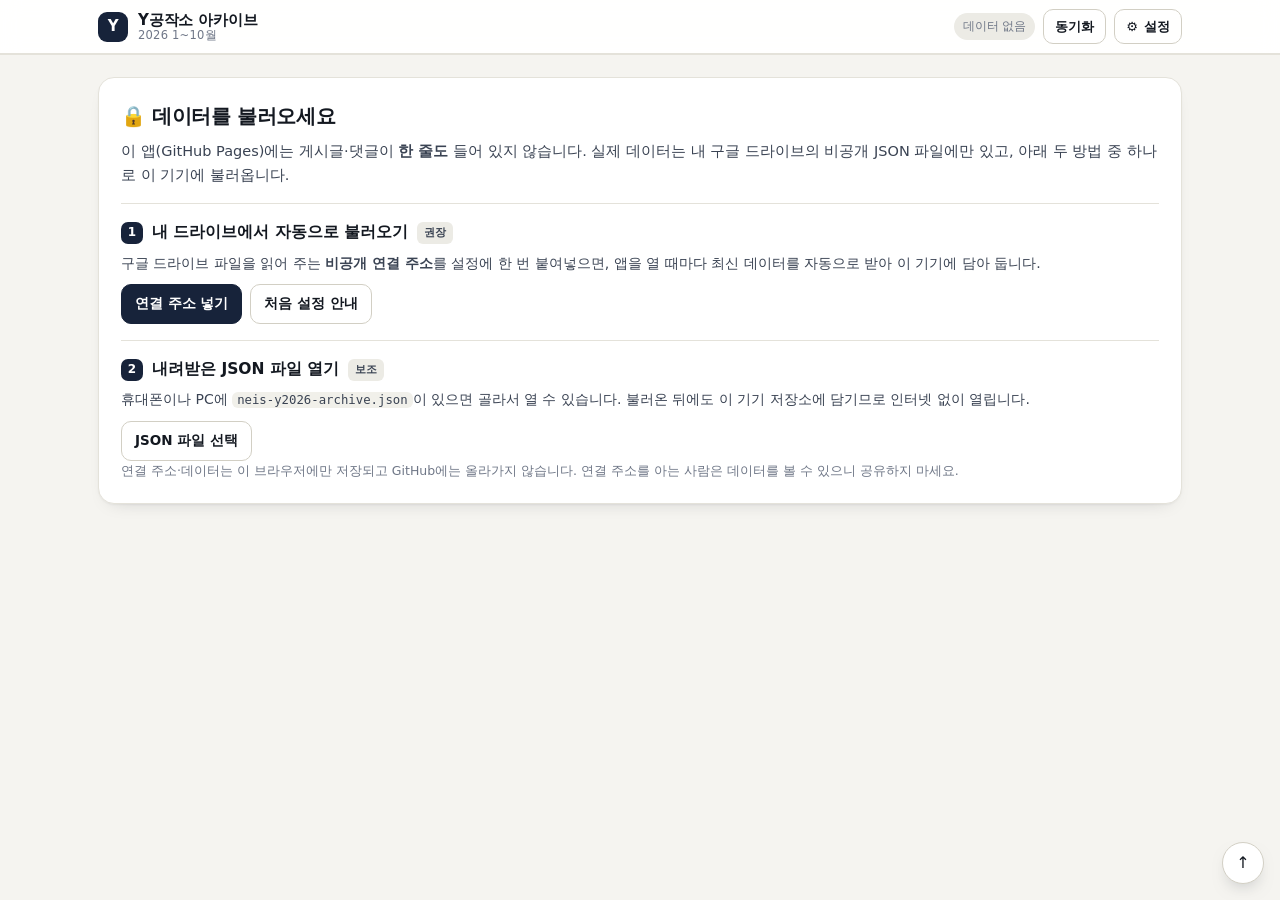
==== index.html @ d5f1d461 "CSS/JS 주소에 버전 부여 — 옛 캐시가 섞이는 문제 차단" ====
<!DOCTYPE html>
<html lang="ko">
<head>
<meta charset="utf-8">
<meta name="viewport" content="width=device-width,initial-scale=1,viewport-fit=cover">
<title>Y공작소 아카이브 · 2026 나이스 플레이북</title>
<meta name="theme-color" content="#ffffff">
<meta name="description" content="2026년 1~10월 Y공작소 본문·댓글을 교사 실무 플레이북으로 정리했습니다. 데이터는 내 비공개 구글 드라이브에서만 불러옵니다.">
<link rel="manifest" href="manifest.json">
<link rel="icon" href="icons/icon-192.png" sizes="192x192">
<link rel="apple-touch-icon" href="icons/icon-192.png">
<link rel="stylesheet" href="styles.css?v=6">
</head>
<body>

<header class="topbar">
  <div class="tb-in">
    <a class="brand" href="#" id="brandLink">
      <span class="logo" aria-hidden="true">Y</span>
      <span class="bt"><b>Y공작소 아카이브</b><em id="brandSub">2026 1~10월</em></span>
    </a>
    <div class="tb-right">
      <span class="state" id="stateTxt">데이터 없음</span>
      <button class="btn small" type="button" id="btnSync">동기화</button>
      <button class="btn small ghost" type="button" id="btnSet" aria-label="설정">⚙<span class="only-wide"> 설정</span></button>
    </div>
  </div>
</header>

<nav class="mstrip" id="mstrip" aria-label="월 선택"></nav>

<main class="wrap">

  <!-- 데이터가 없을 때 -->
  <section class="panel setup" id="setupPanel">
    <h2>🔒 데이터를 불러오세요</h2>
    <p class="lead">이 앱(GitHub Pages)에는 게시글·댓글이 <b>한 줄도</b> 들어 있지 않습니다. 실제 데이터는 내 구글 드라이브의 비공개 JSON 파일에만 있고, 아래 두 방법 중 하나로 이 기기에 불러옵니다.</p>
    <div class="way">
      <div class="wayhead"><span class="num">1</span><h3>내 드라이브에서 자동으로 불러오기</h3><span class="bdg">권장</span></div>
      <p>구글 드라이브 파일을 읽어 주는 <b>비공개 연결 주소</b>를 설정에 한 번 붙여넣으면, 앱을 열 때마다 최신 데이터를 자동으로 받아 이 기기에 담아 둡니다.</p>
      <div class="waybtns">
        <button class="btn primary" type="button" id="btnSetupConnect">연결 주소 넣기</button>
        <a class="btn" id="guideLink" href="https://github.com/wjoehasa-eng/neis-archive/blob/main/apps-script/SETUP.md" target="_blank" rel="noopener">처음 설정 안내</a>
      </div>
    </div>
    <div class="way">
      <div class="wayhead"><span class="num">2</span><h3>내려받은 JSON 파일 열기</h3><span class="bdg">보조</span></div>
      <p>휴대폰이나 PC에 <code>neis-y2026-archive.json</code>이 있으면 골라서 열 수 있습니다. 불러온 뒤에도 이 기기 저장소에 담기므로 인터넷 없이 열립니다.</p>
      <div class="waybtns"><button class="btn" type="button" id="btnSetupFile">JSON 파일 선택</button></div>
    </div>
    <p class="mini">연결 주소·데이터는 이 브라우저에만 저장되고 GitHub에는 올라가지 않습니다. 연결 주소를 아는 사람은 데이터를 볼 수 있으니 공유하지 마세요.</p>
  </section>

  <div id="content" hidden>

    <!-- 이달의 흐름 + 지뢰 -->
    <section class="pb" id="playbook" aria-live="polite"></section>

    <!-- 검색 · 필터 -->
    <section class="deckbar" id="deckbar">
      <div class="searchrow">
        <span class="sic" aria-hidden="true">⌕</span>
        <input type="search" id="q" placeholder="검색 — 반변경, 학기말종합의견, 주소연계, 정정대장…" autocomplete="off" aria-label="검색">
        <button class="qclear" type="button" id="btnClearQ" hidden aria-label="검색 지우기">✕</button>
      </div>
      <div class="chips" id="chips" role="group" aria-label="필터"></div>
      <div class="deckfoot">
        <span class="count" id="countTxt"></span>
        <label class="sortwrap">정렬
          <select id="sortSel">
            <option value="sev">중요도순</option>
            <option value="cmt">댓글 많은 순</option>
            <option value="new">최신순</option>
          </select>
        </label>
      </div>
    </section>

    <div id="cards" class="cards"></div>
    <section id="searchPanel" hidden></section>

    <!-- 그 달 전체 글 -->
    <section class="foldbox" id="rowsBox"></section>

    <!-- 주제별 정리 -->
    <section class="foldbox" id="topicsBox"></section>

    <footer class="ftr" id="ftr"></footer>
  </div>
</main>

<button class="top" type="button" id="btnTop" aria-label="맨 위로">↑</button>
<div class="toast" id="toast" hidden></div>
<input type="file" id="fileIn" accept=".json,application/json" hidden>

<!-- 설정 -->
<dialog id="dlg">
  <form method="dialog" class="dlgbody">
    <div class="dlghead">
      <h2>⚙ 설정</h2>
      <button class="xbtn" type="button" id="dlgClose" aria-label="닫기">✕</button>
    </div>

    <label class="fld">
      <span class="flabel">비공개 연결 주소</span>
      <input type="url" id="fldUrl" placeholder="https://script.google.com/macros/s/…/exec" autocomplete="off" spellcheck="false">
      <span class="fhint">구글 드라이브 파일을 읽어 주는 Apps Script 웹앱 주소입니다. 이 기기에만 저장됩니다.</span>
    </label>

    <label class="fld">
      <span class="flabel">접근 키 <em>(선택 · 연결 쪽에서 키를 켠 경우에만)</em></span>
      <input type="text" id="fldKey" placeholder="ACCESS_KEY 와 같은 값" autocomplete="off" spellcheck="false">
    </label>

    <div class="dlgrow">
      <button class="btn primary" type="button" id="dlgSave">저장하고 동기화</button>
      <button class="btn" type="button" id="dlgTest">연결 테스트</button>
      <button class="btn" type="button" id="dlgFile">JSON 파일 열기</button>
    </div>

    <div class="dlginfo" id="dlgInfo"></div>

    <details class="dlghelp">
      <summary>처음 설정하기 (4단계)</summary>
      <ol>
        <li><a href="https://script.new" target="_blank" rel="noopener">script.new</a>를 열어 새 Apps Script를 만듭니다.</li>
        <li>이 저장소의 <b>apps-script/Code.gs</b> 내용을 전부 붙여넣고 저장합니다.</li>
        <li><b>배포 → 새 배포 → 웹앱</b> · 실행: <b>나</b> · 액세스: <b>모든 사용자</b> 로 배포하고 <b>웹앱 URL</b>을 복사합니다.</li>
        <li>위 <b>비공개 연결 주소</b>에 그 URL을 붙여넣고 <b>저장하고 동기화</b>를 누릅니다.</li>
      </ol>
      <p class="mini">데이터 파일은 내 드라이브에 비공개로 두고, 스크립트가 나(소유자) 권한으로 읽어 전달합니다. 공유 권한은 추가하지 않습니다.</p>
    </details>

    <div class="dlgfoot">
      <span class="mini" id="dlgWhere"></span>
      <button class="btn danger" type="button" id="dlgWipe">이 기기의 데이터 지우기</button>
    </div>
  </form>
</dialog>

<script src="app.js?v=6"></script>
<script>
/* 새 껍데기를 받는 중(옛 app.js가 돌고 있는 짧은 순간)이면 안내만 띄운다. 데이터와는 무관. */
setTimeout(function () {
  if (window.__naVersion) return;
  var d = document.createElement('div');
  d.setAttribute('style', 'position:fixed;left:12px;right:12px;bottom:12px;z-index:99;background:#131820;color:#fff;padding:12px 14px;border-radius:12px;font:14px/1.5 -apple-system,"Apple SD Gothic Neo",sans-serif;box-shadow:0 12px 30px -12px rgba(0,0,0,.5)');
  d.innerHTML = '앱 파일을 새로 받는 중입니다. <b>새로고침</b>을 한 번 눌러 주세요.';
  var b = document.createElement('button');
  b.textContent = '새로고침';
  b.setAttribute('style', 'margin-left:10px;background:#fff;color:#131820;border:0;border-radius:8px;padding:6px 12px;font-weight:700;cursor:pointer');
  b.onclick = function () { location.reload(); };
  d.appendChild(b);
  document.body.appendChild(d);
}, 2000);
</script>
</body>
</html>
---- styles.css ----
/* ─────────────────────────────────────────────────────────────
   Y공작소 아카이브 · 2026 나이스 플레이북
   목표: 3초 안에 "이달의 흐름 → 경중별 핵심 결론"이 들어오게.
   ───────────────────────────────────────────────────────────── */
:root{
  --bg:#f5f4f0;
  --bg-2:#ecebe5;
  --card:#ffffff;
  --ink:#131820;
  --ink-2:#3a4353;
  --muted:#6f7787;
  --line:#e4e2da;
  --line-2:#d2cfc4;
  --brand:#17233a;
  --accent:#2f6fed;

  --crit:#d92d20; --crit-bg:#fef4f2; --crit-line:#f3c0ba;
  --warn:#b96305; --warn-bg:#fff8e9; --warn-line:#f1d79c;
  --tip:#067a53; --tip-bg:#eefaf4; --tip-line:#b6e3ce;

  --r:16px;
  --shadow:0 1px 2px rgba(20,26,38,.04), 0 8px 20px -14px rgba(20,26,38,.28);
  --font:-apple-system,BlinkMacSystemFont,"Apple SD Gothic Neo","Pretendard","Malgun Gothic","Noto Sans KR",system-ui,sans-serif;
}

*,*::before,*::after{box-sizing:border-box}
[hidden]{display:none!important}
html{-webkit-text-size-adjust:100%;scroll-behavior:smooth}
body{
  margin:0;background:var(--bg);color:var(--ink);
  font-family:var(--font);font-size:16px;line-height:1.62;
  -webkit-font-smoothing:antialiased;text-rendering:optimizeLegibility;
}
h1,h2,h3,h4,p,ul,ol,figure{margin:0}
button{font:inherit;color:inherit}
a{color:inherit}
code{font-family:ui-monospace,SFMono-Regular,Menlo,monospace;font-size:.88em;background:#f1f0ea;padding:1px 5px;border-radius:6px}
.wrap{max-width:1120px;margin:0 auto;padding:0 18px}

/* ── 상단 바 ─────────────────────────────────────────────── */
.topbar{
  position:sticky;top:0;z-index:40;background:rgba(255,255,255,.94);
  backdrop-filter:saturate(1.2) blur(10px);border-bottom:1px solid var(--line);
}
.tb-in{max-width:1120px;margin:0 auto;padding:9px 18px;display:flex;align-items:center;gap:12px}
.brand{display:flex;align-items:center;gap:10px;text-decoration:none;min-width:0}
.logo{
  width:30px;height:30px;border-radius:9px;background:var(--brand);color:#fff;
  display:grid;place-items:center;font-weight:800;font-size:15px;letter-spacing:-.02em;flex:none;
}
.bt{display:flex;flex-direction:column;min-width:0;line-height:1.2}
.bt b{font-size:15px;font-weight:800;letter-spacing:-.01em;white-space:nowrap}
.bt em{font-style:normal;font-size:11.5px;color:var(--muted);letter-spacing:.02em}
.tb-right{margin-left:auto;display:flex;align-items:center;gap:8px;min-width:0}
.state{
  font-size:11.5px;color:var(--muted);white-space:nowrap;overflow:hidden;text-overflow:ellipsis;
  max-width:38vw;padding:4px 9px;border-radius:999px;background:var(--bg-2);
}
.state.ok{background:var(--tip-bg);color:#06674a}
.state.err{background:var(--crit-bg);color:#a8241a}
.only-wide{display:none}
@media(min-width:560px){.only-wide{display:inline}}

/* ── 월 스트립 ───────────────────────────────────────────── */
.mstrip{
  position:sticky;top:var(--tb-h,49px);z-index:35;background:var(--bg);
  border-bottom:1px solid var(--line);
}
.mstrip-in{
  max-width:1120px;margin:0 auto;padding:8px 18px;display:flex;gap:6px;
  overflow-x:auto;scrollbar-width:none;-webkit-overflow-scrolling:touch;
}
.mstrip-in::-webkit-scrollbar{display:none}
.mbtn{
  flex:none;border:1.5px solid transparent;background:transparent;border-radius:11px;
  padding:7px 12px;cursor:pointer;text-align:center;line-height:1.15;color:var(--ink-2);
  display:flex;flex-direction:column;gap:1px;min-width:52px;
}
.mbtn b{font-size:14.5px;font-weight:750;letter-spacing:-.01em}
.mbtn span{font-size:10.5px;color:var(--muted);font-variant-numeric:tabular-nums}
.mbtn:hover{background:#fff;border-color:var(--line)}
.mbtn.on{background:var(--brand);border-color:var(--brand);color:#fff}
.mbtn.on span{color:rgba(255,255,255,.72)}
.mbtn.all{min-width:64px}
.mbtn.all b{font-size:13.5px}

/* ── 공통 버튼 ───────────────────────────────────────────── */
.btn{
  display:inline-flex;align-items:center;justify-content:center;gap:6px;
  border:1.5px solid var(--line-2);background:#fff;color:var(--ink);
  border-radius:10px;padding:8px 13px;font-size:13.5px;font-weight:650;cursor:pointer;
  text-decoration:none;white-space:nowrap;transition:background .15s,border-color .15s;
}
.btn:hover{background:#fbfaf7;border-color:#bdb9ad}
.btn.small{padding:6px 11px;font-size:13px}
.btn.ghost{background:transparent}
.btn.primary{background:var(--brand);border-color:var(--brand);color:#fff}
.btn.primary:hover{background:#22304c}
.btn.danger{color:#a8241a;border-color:#ecc7c2}
.btn:disabled{opacity:.55;cursor:default}

/* ── 데이터 없음 / 설정 ──────────────────────────────────── */
.panel{background:var(--card);border:1.5px solid var(--line);border-radius:var(--r);padding:22px;box-shadow:var(--shadow)}
.setup{margin:22px 0}
.setup h2{font-size:20px;letter-spacing:-.02em;margin-bottom:8px}
.lead{color:var(--ink-2);font-size:14.5px}
.way{border-top:1px solid var(--line);margin-top:16px;padding-top:16px}
.wayhead{display:flex;align-items:center;gap:9px;margin-bottom:6px}
.wayhead h3{font-size:15.5px}
.wayhead .num{
  width:22px;height:22px;border-radius:7px;background:var(--brand);color:#fff;
  display:grid;place-items:center;font-size:12px;font-weight:800;flex:none;
}
.way p{font-size:14px;color:var(--ink-2)}
.waybtns{display:flex;gap:8px;flex-wrap:wrap;margin-top:10px}
.bdg{font-size:11px;font-weight:750;padding:2px 7px;border-radius:6px;background:var(--bg-2);color:var(--ink-2)}
.mini{font-size:12.5px;color:var(--muted)}

/* ── 이달의 흐름 ─────────────────────────────────────────── */
.pb{margin:20px 0 8px;background:var(--card);border:1.5px solid var(--line);border-radius:20px;box-shadow:var(--shadow);overflow:hidden}
.pb-head{padding:22px 24px 6px}
.pb-kick{display:inline-flex;align-items:center;gap:7px;font-size:12px;font-weight:800;letter-spacing:.08em;color:var(--accent);text-transform:uppercase}
.pb-kick::before{content:"";width:18px;height:2px;background:var(--accent);border-radius:2px}
.pb-head h1{font-size:26px;line-height:1.28;letter-spacing:-.035em;margin:8px 0 8px;font-weight:800}
.pb-head h1 small{display:block;font-size:13px;font-weight:700;color:var(--muted);letter-spacing:0;margin-bottom:4px}
.pb-sum{font-size:14.5px;color:var(--ink-2);max-width:76ch}

/* 흐름 단계 */
.flow{list-style:none;padding:18px 24px 6px;display:grid;gap:12px;grid-template-columns:1fr}
@media(min-width:880px){.flow{grid-template-columns:repeat(auto-fit,minmax(190px,1fr));gap:10px}}
.step{position:relative;padding:0 0 0 0}
.step-top{display:flex;align-items:center;gap:8px;margin-bottom:8px}
.step-no{
  width:26px;height:26px;border-radius:9px;background:#eef2fd;color:#1d4ed8;
  display:grid;place-items:center;font-size:13px;font-weight:850;flex:none;
}
.step-line{flex:1;height:2px;background:linear-gradient(90deg,#dfe5f5,transparent);border-radius:2px}
.step h3{font-size:15px;line-height:1.4;letter-spacing:-.015em;margin-bottom:4px}
.step p{font-size:13px;line-height:1.55;color:var(--ink-2)}
.step-cards{display:flex;flex-wrap:wrap;gap:5px;margin-top:9px}
.mini-chip{
  border:1px solid var(--line);background:#fbfaf6;border-radius:8px;
  padding:3px 8px;font-size:11.5px;color:var(--ink-2);cursor:pointer;
  max-width:100%;overflow:hidden;text-overflow:ellipsis;white-space:nowrap;
}
.mini-chip:hover{border-color:#b9c6e4;background:#f2f6ff;color:#1d4ed8}

/* 지뢰 */
.mines{margin:16px 24px 22px;border:1.5px solid var(--crit-line);background:var(--crit-bg);border-radius:14px;padding:14px 16px}
.mines-h{display:flex;align-items:flex-start;gap:9px;margin-bottom:8px}
.mines-ic{font-size:16px;line-height:1.4}
.mines-h b{display:block;font-size:15px;letter-spacing:-.01em;color:#8f1d14}
.mines-h em{display:block;font-style:normal;font-size:12px;color:#a5524a}
.mines ul{list-style:none;display:grid;gap:6px;margin-top:8px}
.mines li{
  display:grid;grid-template-columns:14px 1fr auto;gap:8px;align-items:baseline;
  font-size:13.5px;line-height:1.5;color:#5c1a13;padding:6px 0;border-top:1px dashed #f0cfca;
}
.mines li:first-child{border-top:none;padding-top:2px}
.mines li::before{content:"!";color:#fff;background:#d05545;width:14px;height:14px;border-radius:50%;font-weight:900;font-size:10px;text-align:center;line-height:14px;margin-top:3px}
.mines li b{font-weight:750}
.mines li span{color:#7a3b34;display:block;font-weight:400;font-size:12.5px}
.mines .mini-chip{background:#fff;border-color:var(--crit-line);color:#8f1d14;font-size:11px;white-space:nowrap}
.mines .mini-chip:hover{background:#fff5f3;border-color:#e39b92}

/* 연간 흐름 */
.yearflow{list-style:none;padding:16px 24px 8px;display:grid;gap:10px;grid-template-columns:1fr}
.yearflow li{display:flex}
.yearflow .ym{width:100%}
@media(min-width:760px){.yearflow{grid-template-columns:repeat(2,1fr)}}
@media(min-width:1080px){.yearflow{grid-template-columns:repeat(5,1fr)}}
.ym{
  text-align:left;border:1.5px solid var(--line);background:#fff;border-radius:14px;
  padding:12px 13px;cursor:pointer;display:flex;flex-direction:column;gap:3px;
  transition:border-color .15s,box-shadow .15s,transform .15s;
}
.ym:hover{border-color:#b9c6e4;box-shadow:0 6px 18px -12px rgba(28,43,69,.5);transform:translateY(-1px)}
.ym b{font-size:13px;font-weight:800;color:var(--accent);letter-spacing:.02em}
.ym .yt{font-size:14px;font-weight:750;line-height:1.35;letter-spacing:-.015em;color:var(--ink)}
.ym .yd{font-size:12px;color:var(--muted);line-height:1.45;display:-webkit-box;-webkit-line-clamp:2;-webkit-box-orient:vertical;overflow:hidden}
.ym .yb{margin-top:6px;display:flex;gap:5px;flex-wrap:wrap}
.ym .ytag{font-size:10.5px;font-weight:750;padding:2px 6px;border-radius:5px;background:var(--bg-2);color:var(--ink-2)}

/* ── 검색·필터 바 ────────────────────────────────────────── */
.deckbar{margin:22px 0 14px;display:grid;gap:10px}
.searchrow{position:relative;display:flex;align-items:center}
.sic{position:absolute;left:14px;font-size:18px;color:var(--muted);line-height:1}
#q{
  width:100%;padding:13px 42px 13px 40px;border:1.5px solid var(--line-2);border-radius:13px;
  background:#fff;font-size:15px;box-shadow:var(--shadow);
}
#q::placeholder{color:#9aa0ac}
#q:focus{outline:none;border-color:var(--accent);box-shadow:0 0 0 4px rgba(47,111,237,.12)}
.qclear{
  position:absolute;right:10px;width:26px;height:26px;border-radius:50%;border:none;
  background:var(--bg-2);color:var(--ink-2);cursor:pointer;line-height:1;font-size:12px;
}
.chips{display:flex;gap:6px;flex-wrap:wrap;align-items:center}
.chip{
  border:1.5px solid var(--line);background:#fff;border-radius:999px;
  padding:6px 12px;font-size:13px;font-weight:650;cursor:pointer;color:var(--ink-2);
  display:inline-flex;align-items:center;gap:5px;white-space:nowrap;
}
.chip:hover{border-color:#bdb9ad}
.chip.on{background:var(--brand);border-color:var(--brand);color:#fff}
.chip.on .n{color:rgba(255,255,255,.7)}
.chip .n{font-size:11.5px;color:var(--muted);font-variant-numeric:tabular-nums}
.chip.c-crit.on{background:var(--crit);border-color:var(--crit)}
.chip.c-warn.on{background:var(--warn);border-color:var(--warn)}
.chip.c-tip.on{background:var(--tip);border-color:var(--tip)}
.chip-sep{width:1px;height:20px;background:var(--line);margin:0 3px}
.deckfoot{display:flex;align-items:center;justify-content:space-between;gap:10px;flex-wrap:wrap}
.count{font-size:13px;color:var(--muted)}
.count b{color:var(--ink);font-weight:800}
.sortwrap{font-size:12.5px;color:var(--muted);display:flex;align-items:center;gap:6px}
.sortwrap select{
  border:1.5px solid var(--line);border-radius:9px;background:#fff;padding:5px 8px;
  font-size:12.5px;color:var(--ink);
}

/* ── 카드 ────────────────────────────────────────────────── */
.cards{display:grid;gap:12px;grid-template-columns:1fr}
@media(min-width:920px){.cards{grid-template-columns:repeat(2,1fr);gap:14px}}
.card{
  position:relative;background:var(--card);border:1.5px solid var(--line);border-left-width:4px;
  border-radius:var(--r);padding:16px 18px 14px;box-shadow:var(--shadow);
  display:flex;flex-direction:column;gap:9px;
}
.card.sev-critical{border-left-color:var(--crit)}
.card.sev-caution{border-left-color:#e09a25}
.card.sev-tip{border-left-color:var(--tip)}
.card.flash{animation:flash 1.6s ease}
@keyframes flash{0%,60%{box-shadow:0 0 0 4px rgba(47,111,237,.28),var(--shadow)}100%{box-shadow:var(--shadow)}}
.card.hide{display:none}

.ctags{display:flex;flex-wrap:wrap;gap:5px;align-items:center}
.sev{
  font-size:11.5px;font-weight:800;padding:3px 8px;border-radius:7px;letter-spacing:-.01em;
  display:inline-flex;align-items:center;gap:3px;
}
.sev.sev-critical{background:var(--crit-bg);color:#a8241a;border:1px solid var(--crit-line)}
.sev.sev-caution{background:var(--warn-bg);color:#8d4c02;border:1px solid var(--warn-line)}
.sev.sev-tip{background:var(--tip-bg);color:#056845;border:1px solid var(--tip-line)}
.tg{font-size:11px;font-weight:650;color:var(--ink-2);background:var(--bg-2);padding:3px 7px;border-radius:7px}
.tg.reg-g{background:#eef2fd;color:#1d4ed8}
.tg.reg-c{background:#f3f2ec;color:#5b6472}
.tg.topic{max-width:46%;overflow:hidden;text-overflow:ellipsis;white-space:nowrap;background:#f6f5ef}
.tg.ms{background:#fdf0f6;color:#a3225e}

.cq{font-size:14.5px;line-height:1.5;font-weight:700;letter-spacing:-.015em;color:#26303f}
.cq a{text-decoration:none}
.cq a:hover{text-decoration:underline;text-decoration-color:#b9c6e4;text-underline-offset:3px}

.one{
  font-size:16.5px;line-height:1.5;font-weight:750;letter-spacing:-.02em;color:#10203c;
  background:#f5f8ff;border:1px solid #dce5f8;border-radius:11px;padding:11px 13px;
  display:flex;gap:8px;align-items:flex-start;
}
.one::before{content:"결론";flex:none;font-size:10.5px;font-weight:800;letter-spacing:.02em;color:#2b5bd7;background:#e4ecfd;border-radius:5px;padding:2px 5px;margin-top:3px}
.card.sev-critical .one{background:#fff6f5;border-color:#f6d7d2;color:#40120e}
.card.sev-critical .one::before{content:"주의";color:#a8241a;background:#fbe1dd}
.card.sev-caution .one{background:#fffaf0;border-color:#f2e3c2;color:#3f2a06}
.card.sev-caution .one::before{content:"요점";color:#8d4c02;background:#f8ecd2}
.card.sev-tip .one{background:#f2fbf7;border-color:#d3efe2;color:#0c3d2d}
.card.sev-tip .one::before{content:"결론";color:#056845;background:#ddf3e8}

.ex{font-size:13px;line-height:1.55;color:#6a4a13;background:#fffdf6;border-left:3px solid #eccb8a;border-radius:0 8px 8px 0;padding:7px 10px}
.ex b{font-weight:800;color:#8d4c02;margin-right:4px;font-size:11.5px;letter-spacing:.02em}

.cmeta{display:flex;flex-wrap:wrap;gap:8px;align-items:center;font-size:11.5px;color:var(--muted);margin-top:auto}
.cmeta .dot{width:3px;height:3px;border-radius:50%;background:#c8c5ba}

.src{border-top:1px solid var(--line);padding-top:2px;margin-top:2px}
.src>summary{
  list-style:none;cursor:pointer;font-size:12.5px;font-weight:700;color:#1d4ed8;
  padding:6px 0;display:flex;align-items:center;gap:6px;
}
.src>summary::-webkit-details-marker{display:none}
.src>summary::after{content:"▾";font-size:10px;transition:transform .15s}
.src[open]>summary::after{transform:rotate(180deg)}
.src>summary:hover{text-decoration:underline;text-underline-offset:3px}
.srcbody{display:grid;gap:9px;padding:4px 0 4px;animation:fade .2s ease}
@keyframes fade{from{opacity:0;transform:translateY(-2px)}to{opacity:1;transform:none}}
.note{font-size:13px;line-height:1.6;color:var(--ink-2);background:#faf9f5;border:1px solid var(--line);border-radius:10px;padding:10px 12px}
.note b{display:block;font-size:11px;letter-spacing:.04em;color:var(--muted);margin-bottom:4px;font-weight:800}
.quote{font-size:13px;line-height:1.62;color:#22303f;border-left:3px solid #cfd8ea;padding:2px 0 2px 11px}
.quote .who{display:block;font-size:11px;color:var(--muted);font-weight:700;margin-bottom:2px}
.quote.ms{border-left-color:#e79ab8;background:#fff8fb;border-radius:0 8px 8px 0;padding-right:8px}
.quote.ms .who{color:#a3225e}
.srclink{font-size:12.5px;font-weight:700;color:#1d4ed8;text-decoration:none}
.srclink:hover{text-decoration:underline}
.qbody{font-size:12.5px;color:var(--muted);line-height:1.6;white-space:pre-wrap;max-height:9.5em;overflow:auto}

/* ── 검색 결과 목록 / 전체 글 ─────────────────────────────── */
.shead{display:flex;align-items:baseline;gap:8px;margin:26px 0 10px;flex-wrap:wrap}
.shead h2{font-size:18px;letter-spacing:-.02em}
.shead .n{font-size:12.5px;color:var(--muted)}

details.fold{background:var(--card);border:1.5px solid var(--line);border-radius:var(--r);box-shadow:var(--shadow);overflow:hidden;margin:22px 0}
details.fold>summary{
  list-style:none;cursor:pointer;padding:15px 18px;display:flex;align-items:center;gap:9px;flex-wrap:wrap;
}
details.fold>summary::-webkit-details-marker{display:none}
details.fold>summary h2{font-size:16px;letter-spacing:-.02em}
details.fold>summary .n{font-size:12.5px;color:var(--muted)}
details.fold>summary::after{content:"▾";margin-left:auto;font-size:12px;color:var(--muted);transition:transform .15s}
details.fold[open]>summary::after{transform:rotate(180deg)}
details.fold>summary:hover{background:#fbfaf7}
.foldbody{padding:0 14px 14px;border-top:1px solid var(--line)}

.row{border-bottom:1px solid var(--line)}
.row:last-child{border-bottom:none}
.row>summary{
  list-style:none;cursor:pointer;padding:10px 4px;display:grid;gap:3px 10px;
  grid-template-columns:46px 1fr auto;align-items:start;
}
.row>summary::-webkit-details-marker{display:none}
.row:hover>summary{background:#fbfaf7}
.row .rd{font-size:11.5px;color:var(--muted);font-variant-numeric:tabular-nums;padding-top:2px}
.row .rt{display:block;font-size:14px;font-weight:650;line-height:1.45;letter-spacing:-.01em;min-width:0}
.row .rn{display:-webkit-box;font-size:12px;color:var(--muted);margin-top:2px;-webkit-line-clamp:2;-webkit-box-orient:vertical;overflow:hidden}
.row .rm{font-size:11.5px;color:var(--muted);white-space:nowrap;display:flex;gap:6px;align-items:center}
.row .rm .ms{color:#a3225e;font-weight:750}
.row .rm .pt{color:#8d4c02}
.row .rb{font-size:10.5px;color:#4b5563;background:var(--bg-2);border-radius:5px;padding:1px 5px;font-weight:650}
.detail{padding:4px 6px 14px;display:grid;gap:8px;grid-template-columns:1fr}
.detail .onetag{font-size:13.5px;line-height:1.5;font-weight:700;color:#10203c;background:#f5f8ff;border:1px solid #dce5f8;border-radius:9px;padding:8px 11px}
.cm{font-size:12.5px;line-height:1.6;border-left:2px solid var(--line);padding:2px 0 2px 10px;color:var(--ink-2)}
.cm .who{font-weight:800;color:var(--ink);margin-right:5px}
.cm .cdate{color:var(--muted);font-size:11px}
.cm.best{border-left-color:#e79ab8;background:#fff8fb}
.mini-note{font-size:11.5px;color:var(--muted)}
.morebtn{display:block;width:100%;margin-top:10px}

/* ── 주제별 ──────────────────────────────────────────────── */
.topic{border:1px solid var(--line);border-radius:12px;margin:8px 0;background:#fff;overflow:hidden}
.topic>summary{list-style:none;cursor:pointer;padding:11px 13px;display:flex;align-items:center;gap:9px;flex-wrap:wrap;font-weight:750;font-size:14.5px}
.topic>summary::-webkit-details-marker{display:none}
.topic>summary::after{content:"▾";margin-left:auto;font-size:11px;color:var(--muted)}
.topic[open]>summary::after{transform:rotate(180deg)}
.topic .dotc{width:9px;height:9px;border-radius:50%;flex:none}
.topic .tn{font-size:11.5px;color:var(--muted);font-weight:600}
.topicbody{padding:0 14px 12px;font-size:13px;color:var(--ink-2);display:grid;gap:8px}
.topicbody .lead{font-size:13px}
.topicbody ul{list-style:none;display:grid;gap:5px}
.topicbody li{position:relative;padding-left:13px;font-size:12.5px;line-height:1.55}
.topicbody li::before{content:"·";position:absolute;left:2px;color:var(--accent);font-weight:900}
.topicbody .warn2{background:var(--warn-bg);border:1px solid var(--warn-line);border-radius:9px;padding:8px 10px;font-size:12.5px;color:#6a4a13}

.ftr{font-size:12px;color:var(--muted);padding:26px 2px 40px;line-height:1.7}
.empty{padding:22px;text-align:center;color:var(--muted);font-size:13.5px;background:var(--card);border:1.5px dashed var(--line-2);border-radius:var(--r)}

/* ── 토스트 · 맨 위로 · 대화상자 ──────────────────────────── */
.toast{
  position:fixed;left:50%;bottom:22px;transform:translateX(-50%);z-index:80;
  background:#101826;color:#fff;padding:11px 16px;border-radius:11px;font-size:13.5px;
  box-shadow:0 12px 30px -12px rgba(0,0,0,.5);max-width:calc(100vw - 32px);
}
.toast.err{background:#9c1f15}
.top{
  position:fixed;right:16px;bottom:16px;width:42px;height:42px;border-radius:50%;
  border:1.5px solid var(--line-2);background:#fff;color:var(--ink);cursor:pointer;
  box-shadow:0 8px 20px -12px rgba(20,26,38,.6);font-size:16px;z-index:30;
}
.top:hover{background:#fbfaf7}

dialog#dlg{border:none;border-radius:18px;padding:0;max-width:560px;width:calc(100vw - 28px);box-shadow:0 30px 70px -30px rgba(10,15,25,.6)}
dialog#dlg::backdrop{background:rgba(14,20,30,.42);backdrop-filter:blur(2px)}
.dlgbody{padding:20px 22px 18px;display:grid;gap:14px;background:#fff}
.dlghead{display:flex;align-items:center;justify-content:space-between}
.dlghead h2{font-size:18px}
.xbtn{border:none;background:var(--bg-2);width:30px;height:30px;border-radius:50%;cursor:pointer;font-size:13px}
.fld{display:grid;gap:5px}
.flabel{font-size:12.5px;font-weight:750;color:var(--ink-2)}
.flabel em{font-style:normal;font-weight:600;color:var(--muted)}
.fld input[type=url],.fld input[type=text]{
  border:1.5px solid var(--line-2);border-radius:10px;padding:9px 11px;font-size:13.5px;background:#fff;
}
.fld input:focus{outline:none;border-color:var(--accent);box-shadow:0 0 0 3px rgba(47,111,237,.12)}
.fhint{font-size:11.5px;color:var(--muted);line-height:1.5}
.dlgrow{display:flex;gap:8px;flex-wrap:wrap}
.dlginfo{font-size:12px;color:var(--ink-2);background:#faf9f5;border:1px solid var(--line);border-radius:10px;padding:10px 11px;white-space:pre-line;line-height:1.65}
.dlghelp summary{font-size:12.5px;font-weight:700;cursor:pointer;color:#1d4ed8}
.dlghelp ol{margin:8px 0 6px;padding-left:18px;font-size:12.5px;color:var(--ink-2);display:grid;gap:4px}
.dlgfoot{display:flex;align-items:center;justify-content:space-between;gap:10px;flex-wrap:wrap;border-top:1px solid var(--line);padding-top:12px}

@media (max-width:560px){
  .wrap{padding:0 14px}
  .tb-in{padding:8px 12px;gap:8px}
  .brand .logo{width:28px;height:28px;border-radius:8px;font-size:14px}
  .bt b{font-size:14px}
  .bt em{font-size:10.5px}
  .state{display:none}
  .btn.small{padding:6px 10px;font-size:12.5px}
  .step-line{display:none}
  .mstrip-in{padding:7px 12px;gap:5px}
  .mbtn{min-width:46px;padding:6px 9px}
  .mbtn b{font-size:13.5px}
  .mbtn span{font-size:10px}
  .pb-head{padding:18px 16px 4px}
  .pb-head h1{font-size:22px}
  .flow{padding:14px 16px 4px;gap:16px}
  .mines{margin:14px 16px 18px}
  .card{padding:14px 14px 12px}
  .one{font-size:15.5px;padding:10px 11px}
  .cq{font-size:14.5px}
  .mstrip{top:48px}
  .state{max-width:30vw}
  .flow .step:not(:last-child) .step-line{background:linear-gradient(90deg,#dfe5f5,#dfe5f5)}
}
@media (prefers-reduced-motion:reduce){
  *{animation:none!important;transition:none!important;scroll-behavior:auto!important}
}
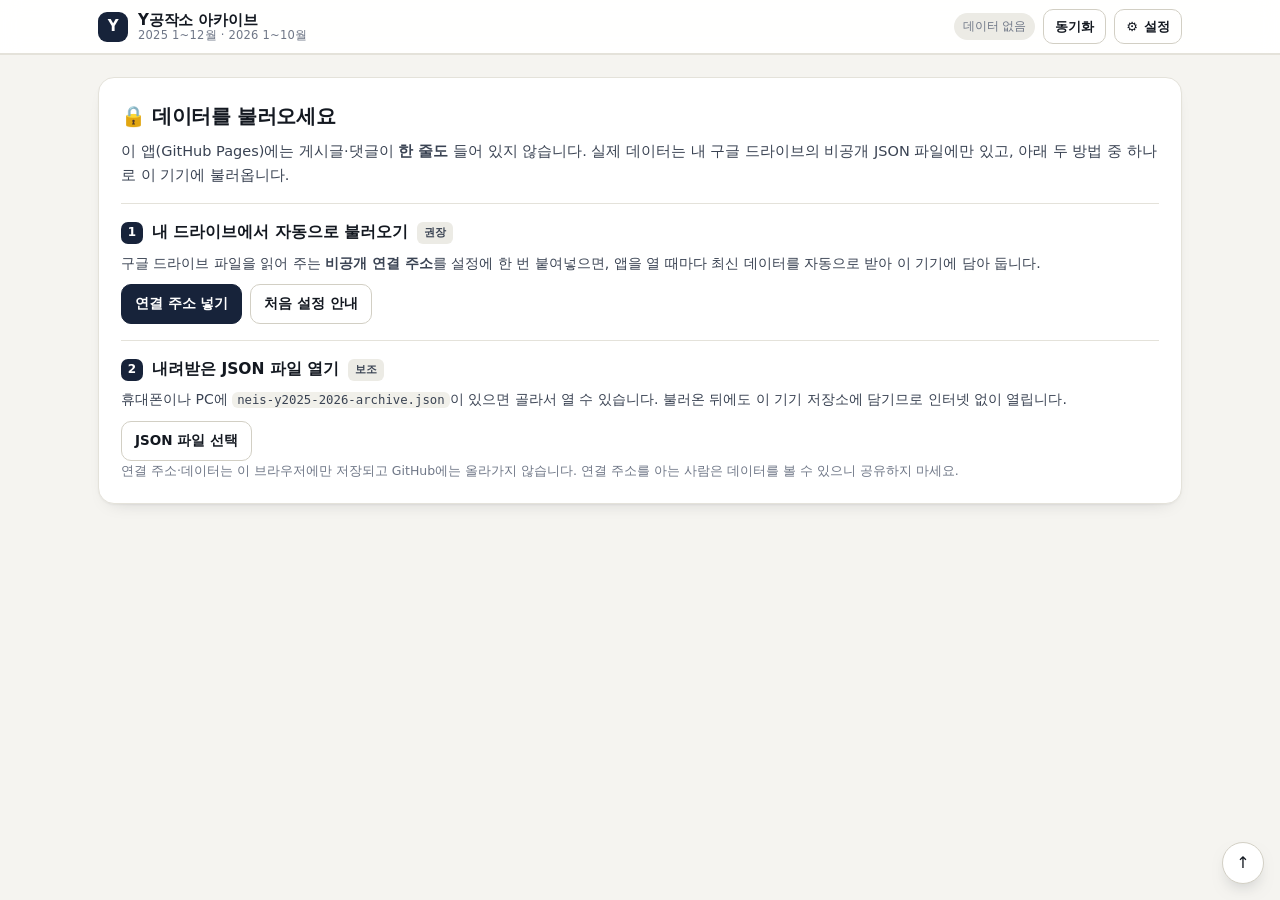
==== commit 9e355900: "v9 — 달마다 [종합(25+26)|2026|2025] 연도 전환 탭·연도 배지 (2025 1~12월 자료 대응)" ====
--- a/index.html
+++ b/index.html
@@ -3,13 +3,13 @@
 <head>
 <meta charset="utf-8">
 <meta name="viewport" content="width=device-width,initial-scale=1,viewport-fit=cover">
-<title>Y공작소 아카이브 · 2026 나이스 플레이북</title>
+<title>Y공작소 아카이브 · 2025+2026 나이스 플레이북</title>
 <meta name="theme-color" content="#ffffff">
-<meta name="description" content="2026년 1~10월 Y공작소 본문·댓글을 교사 실무 플레이북으로 정리했습니다. 데이터는 내 비공개 구글 드라이브에서만 불러옵니다.">
+<meta name="description" content="2025년 1~12월과 2026년 1~10월 Y공작소 본문·댓글을 달마다 2025/2026으로 나눠 보는 교사 실무 플레이북입니다. 데이터는 내 비공개 구글 드라이브에서만 불러옵니다.">
 <link rel="manifest" href="manifest.json">
 <link rel="icon" href="icons/icon-192.png" sizes="192x192">
 <link rel="apple-touch-icon" href="icons/icon-192.png">
-<link rel="stylesheet" href="styles.css?v=6">
+<link rel="stylesheet" href="styles.css?v=9">
 </head>
 <body>
 
@@ -17,7 +17,7 @@
   <div class="tb-in">
     <a class="brand" href="#" id="brandLink">
       <span class="logo" aria-hidden="true">Y</span>
-      <span class="bt"><b>Y공작소 아카이브</b><em id="brandSub">2026 1~10월</em></span>
+      <span class="bt"><b>Y공작소 아카이브</b><em id="brandSub">2025 1~12월 · 2026 1~10월</em></span>
     </a>
     <div class="tb-right">
       <span class="state" id="stateTxt">데이터 없음</span>
@@ -45,7 +45,7 @@
     </div>
     <div class="way">
       <div class="wayhead"><span class="num">2</span><h3>내려받은 JSON 파일 열기</h3><span class="bdg">보조</span></div>
-      <p>휴대폰이나 PC에 <code>neis-y2026-archive.json</code>이 있으면 골라서 열 수 있습니다. 불러온 뒤에도 이 기기 저장소에 담기므로 인터넷 없이 열립니다.</p>
+      <p>휴대폰이나 PC에 <code>neis-y2025-2026-archive.json</code>이 있으면 골라서 열 수 있습니다. 불러온 뒤에도 이 기기 저장소에 담기므로 인터넷 없이 열립니다.</p>
       <div class="waybtns"><button class="btn" type="button" id="btnSetupFile">JSON 파일 선택</button></div>
     </div>
     <p class="mini">연결 주소·데이터는 이 브라우저에만 저장되고 GitHub에는 올라가지 않습니다. 연결 주소를 아는 사람은 데이터를 볼 수 있으니 공유하지 마세요.</p>
@@ -53,19 +53,25 @@
 
   <div id="content" hidden>
 
-    <!-- 이달의 흐름 + 지뢰 -->
-    <section class="pb" id="playbook" aria-live="polite"></section>
-
-    <!-- 검색 · 필터 -->
+    <!-- 검색 · 필터 (월 스트립 바로 아래 고정) -->
     <section class="deckbar" id="deckbar">
-      <div class="searchrow">
-        <span class="sic" aria-hidden="true">⌕</span>
-        <input type="search" id="q" placeholder="검색 — 반변경, 학기말종합의견, 주소연계, 정정대장…" autocomplete="off" aria-label="검색">
-        <button class="qclear" type="button" id="btnClearQ" hidden aria-label="검색 지우기">✕</button>
+      <div class="yrseg" id="yrseg" role="tablist" aria-label="연도 선택"></div>
+      <div class="barrow">
+        <div class="searchrow">
+          <span class="sic" aria-hidden="true">⌕</span>
+          <input type="search" id="q" placeholder="검색 — 메뉴명, 증상, 오류 문구로 찾기" autocomplete="off" aria-label="검색">
+          <button class="qclear" type="button" id="btnClearQ" hidden aria-label="검색 지우기">✕</button>
+        </div>
+        <div class="jumprow" id="jumpRow" role="group" aria-label="바로 가기">
+          <button class="jbtn" type="button" data-go="playbook">업무흐름</button>
+          <button class="jbtn" type="button" data-go="mines">지뢰</button>
+          <button class="jbtn" type="button" data-go="cards">카드</button>
+        </div>
       </div>
       <div class="chips" id="chips" role="group" aria-label="필터"></div>
       <div class="deckfoot">
         <span class="count" id="countTxt"></span>
+        <span class="bstate" id="barState"></span>
         <label class="sortwrap">정렬
           <select id="sortSel">
             <option value="sev">중요도순</option>
@@ -75,6 +81,9 @@
         </label>
       </div>
     </section>
+
+    <!-- 이달의 흐름 + 지뢰 -->
+    <section class="pb" id="playbook" aria-live="polite"></section>
 
     <div id="cards" class="cards"></div>
     <section id="searchPanel" hidden></section>
@@ -138,7 +147,7 @@
   </form>
 </dialog>
 
-<script src="app.js?v=6"></script>
+<script src="app.js?v=9"></script>
 <script>
 /* 새 껍데기를 받는 중(옛 app.js가 돌고 있는 짧은 순간)이면 안내만 띄운다. 데이터와는 무관. */
 setTimeout(function () {
--- a/styles.css
+++ b/styles.css
@@ -19,6 +19,7 @@
   --tip:#067a53; --tip-bg:#eefaf4; --tip-line:#b6e3ce;
 
   --r:16px;
+  --tb-h:49px; --ms-h:50px; --dk-h:118px;
   --shadow:0 1px 2px rgba(20,26,38,.04), 0 8px 20px -14px rgba(20,26,38,.28);
   --font:-apple-system,BlinkMacSystemFont,"Apple SD Gothic Neo","Pretendard","Malgun Gothic","Noto Sans KR",system-ui,sans-serif;
 }
@@ -80,7 +81,7 @@
 .mbtn span{font-size:10.5px;color:var(--muted);font-variant-numeric:tabular-nums}
 .mbtn:hover{background:#fff;border-color:var(--line)}
 .mbtn.on{background:var(--brand);border-color:var(--brand);color:#fff}
-.mbtn.on span{color:rgba(255,255,255,.72)}
+.mbtn.on span{color:rgba(255,255,255,.88)}
 .mbtn.all{min-width:64px}
 .mbtn.all b{font-size:13.5px}
 
@@ -117,13 +118,23 @@
 .mini{font-size:12.5px;color:var(--muted)}
 
 /* ── 이달의 흐름 ─────────────────────────────────────────── */
-.pb{margin:20px 0 8px;background:var(--card);border:1.5px solid var(--line);border-radius:20px;box-shadow:var(--shadow);overflow:hidden}
-.pb-head{padding:22px 24px 6px}
+.pb{margin:14px 0 8px;background:var(--card);border:1.5px solid var(--line);border-radius:20px;box-shadow:var(--shadow);overflow:hidden}
+.pb-head{padding:20px 24px 6px}
+.pb-top{display:flex;align-items:center;gap:10px;justify-content:space-between}
 .pb-kick{display:inline-flex;align-items:center;gap:7px;font-size:12px;font-weight:800;letter-spacing:.08em;color:var(--accent);text-transform:uppercase}
 .pb-kick::before{content:"";width:18px;height:2px;background:var(--accent);border-radius:2px}
 .pb-head h1{font-size:26px;line-height:1.28;letter-spacing:-.035em;margin:8px 0 8px;font-weight:800}
 .pb-head h1 small{display:block;font-size:13px;font-weight:700;color:var(--muted);letter-spacing:0;margin-bottom:4px}
 .pb-sum{font-size:14.5px;color:var(--ink-2);max-width:76ch}
+.pb-sub{font-size:12px;color:var(--muted);margin-top:6px}
+.pbfold{
+  flex:none;border:1.5px solid var(--line);background:#fff;border-radius:9px;
+  padding:5px 10px;font-size:12px;font-weight:700;color:var(--ink-2);cursor:pointer;
+}
+.pbfold:hover{border-color:#bdb9ad;background:#fbfaf7}
+/* 접은 상태: 헤더만 남긴다 */
+.pb.folded .flow,.pb.folded .mines,.pb.folded .yearflow{display:none}
+.pb.folded .pb-head{padding-bottom:16px}
 
 /* 흐름 단계 */
 .flow{list-style:none;padding:18px 24px 6px;display:grid;gap:12px;grid-template-columns:1fr}
@@ -176,14 +187,20 @@
 }
 .ym:hover{border-color:#b9c6e4;box-shadow:0 6px 18px -12px rgba(28,43,69,.5);transform:translateY(-1px)}
 .ym b{font-size:13px;font-weight:800;color:var(--accent);letter-spacing:.02em}
+.ym b em{font-style:normal;margin-left:5px;font-size:11px;color:var(--muted);font-weight:700}
 .ym .yt{font-size:14px;font-weight:750;line-height:1.35;letter-spacing:-.015em;color:var(--ink)}
 .ym .yd{font-size:12px;color:var(--muted);line-height:1.45;display:-webkit-box;-webkit-line-clamp:2;-webkit-box-orient:vertical;overflow:hidden}
 .ym .yb{margin-top:6px;display:flex;gap:5px;flex-wrap:wrap}
 .ym .ytag{font-size:10.5px;font-weight:750;padding:2px 6px;border-radius:5px;background:var(--bg-2);color:var(--ink-2)}
 
-/* ── 검색·필터 바 ────────────────────────────────────────── */
-.deckbar{margin:22px 0 14px;display:grid;gap:10px}
-.searchrow{position:relative;display:flex;align-items:center}
+/* ── 검색·필터 바 (월 스트립 아래 고정) ──────────────────── */
+.deckbar{
+  position:sticky;top:calc(var(--tb-h) + var(--ms-h));z-index:34;
+  background:var(--bg);margin:0 -2px;padding:9px 2px 8px;
+  display:grid;gap:8px;border-bottom:1px solid var(--line);
+}
+.barrow{display:flex;align-items:center;gap:8px}
+.searchrow{position:relative;display:flex;align-items:center;flex:1;min-width:0}
 .sic{position:absolute;left:14px;font-size:18px;color:var(--muted);line-height:1}
 #q{
   width:100%;padding:13px 42px 13px 40px;border:1.5px solid var(--line-2);border-radius:13px;
@@ -195,7 +212,8 @@
   position:absolute;right:10px;width:26px;height:26px;border-radius:50%;border:none;
   background:var(--bg-2);color:var(--ink-2);cursor:pointer;line-height:1;font-size:12px;
 }
-.chips{display:flex;gap:6px;flex-wrap:wrap;align-items:center}
+.chips{display:flex;gap:6px;flex-wrap:nowrap;align-items:center;overflow-x:auto;scrollbar-width:none;-webkit-overflow-scrolling:touch;padding-bottom:1px}
+.chips::-webkit-scrollbar{display:none}
 .chip{
   border:1.5px solid var(--line);background:#fff;border-radius:999px;
   padding:6px 12px;font-size:13px;font-weight:650;cursor:pointer;color:var(--ink-2);
@@ -222,13 +240,14 @@
 .cards{display:grid;gap:12px;grid-template-columns:1fr}
 @media(min-width:920px){.cards{grid-template-columns:repeat(2,1fr);gap:14px}}
 .card{
-  position:relative;background:var(--card);border:1.5px solid var(--line);border-left-width:4px;
+  position:relative;background:var(--card);border:1.5px solid var(--line);border-left-width:4px;border-left-color:var(--line-2);
   border-radius:var(--r);padding:16px 18px 14px;box-shadow:var(--shadow);
   display:flex;flex-direction:column;gap:9px;
 }
-.card.sev-critical{border-left-color:var(--crit)}
-.card.sev-caution{border-left-color:#e09a25}
-.card.sev-tip{border-left-color:var(--tip)}
+/* 위계: 정말 큰 사고(🔴)만 붉은 선·은은한 붉은 톤 */
+.card.sev-critical{border-left-color:var(--crit);background:linear-gradient(180deg,#fffbfa,#fff 58%)}
+.card.sev-caution{border-left-color:#d8d4c8}
+.card.sev-tip{border-left-color:#cdd8cf}
 .card.flash{animation:flash 1.6s ease}
 @keyframes flash{0%,60%{box-shadow:0 0 0 4px rgba(47,111,237,.28),var(--shadow)}100%{box-shadow:var(--shadow)}}
 .card.hide{display:none}
@@ -242,6 +261,7 @@
 .sev.sev-caution{background:var(--warn-bg);color:#8d4c02;border:1px solid var(--warn-line)}
 .sev.sev-tip{background:var(--tip-bg);color:#056845;border:1px solid var(--tip-line)}
 .tg{font-size:11px;font-weight:650;color:var(--ink-2);background:var(--bg-2);padding:3px 7px;border-radius:7px}
+.tg.role{background:#eef1f6;color:#4a5566}
 .tg.reg-g{background:#eef2fd;color:#1d4ed8}
 .tg.reg-c{background:#f3f2ec;color:#5b6472}
 .tg.topic{max-width:46%;overflow:hidden;text-overflow:ellipsis;white-space:nowrap;background:#f6f5ef}
@@ -253,22 +273,29 @@
 
 .one{
   font-size:16.5px;line-height:1.5;font-weight:750;letter-spacing:-.02em;color:#10203c;
-  background:#f5f8ff;border:1px solid #dce5f8;border-radius:11px;padding:11px 13px;
+  background:#f7f8fb;border:1px solid #e6e8ee;border-radius:11px;padding:11px 13px;
   display:flex;gap:8px;align-items:flex-start;
 }
-.one::before{content:"결론";flex:none;font-size:10.5px;font-weight:800;letter-spacing:.02em;color:#2b5bd7;background:#e4ecfd;border-radius:5px;padding:2px 5px;margin-top:3px}
-.card.sev-critical .one{background:#fff6f5;border-color:#f6d7d2;color:#40120e}
-.card.sev-critical .one::before{content:"주의";color:#a8241a;background:#fbe1dd}
-.card.sev-caution .one{background:#fffaf0;border-color:#f2e3c2;color:#3f2a06}
-.card.sev-caution .one::before{content:"요점";color:#8d4c02;background:#f8ecd2}
-.card.sev-tip .one{background:#f2fbf7;border-color:#d3efe2;color:#0c3d2d}
-.card.sev-tip .one::before{content:"결론";color:#056845;background:#ddf3e8}
+.one::before{content:"결론";flex:none;font-size:10.5px;font-weight:800;letter-spacing:.02em;color:#4a5568;background:#e9ecf2;border-radius:5px;padding:2px 5px;margin-top:3px}
+.card.sev-critical .one{background:#fff7f6;border-color:#f3ccc7;color:#3d110c}
+.card.sev-critical .one::before{content:"결론";color:#a8241a;background:#fbe1dd}
+.card.sev-caution .one,.card.sev-tip .one{background:#f7f8fb;border-color:#e6e8ee;color:#10203c}
 
 .ex{font-size:13px;line-height:1.55;color:#6a4a13;background:#fffdf6;border-left:3px solid #eccb8a;border-radius:0 8px 8px 0;padding:7px 10px}
 .ex b{font-weight:800;color:#8d4c02;margin-right:4px;font-size:11.5px;letter-spacing:.02em}
 
+/* 카드 안 메뉴 경로 · 공식 근거(매뉴얼에서 확인된 것만) */
+.mp{display:flex;flex-wrap:wrap;align-items:center;gap:6px;font-size:12px;line-height:1.5;color:#33415c;background:#f4f6fa;border:1px solid #e3e7f0;border-radius:9px;padding:6px 9px}
+.mp .mpk{flex:none;font-size:10.5px;font-weight:800;letter-spacing:.02em;color:#5b6b86;background:#e6eaf3;border-radius:5px;padding:1px 5px}
+.mp .mpp{margin-left:auto;flex:none;font-size:11px;color:#7c8698}
+.mn{font-size:12.5px;line-height:1.55;color:#1c3f6e;background:#f3f7ff;border-left:3px solid #b9cdf0;border-radius:0 8px 8px 0;padding:6px 10px}
+.mn b{margin-right:4px;font-size:11.5px;font-weight:800;color:#1d4ed8}
+.otitle{font-size:12.5px;line-height:1.5;color:#4a5566;background:#f7f6f1;border:1px dashed var(--line-2);border-radius:8px;padding:7px 10px}
+.otitle b{display:block;margin-bottom:2px;font-size:10.5px;letter-spacing:.04em;color:var(--muted);font-weight:800}
+
 .cmeta{display:flex;flex-wrap:wrap;gap:8px;align-items:center;font-size:11.5px;color:var(--muted);margin-top:auto}
 .cmeta .dot{width:3px;height:3px;border-radius:50%;background:#c8c5ba}
+.cmeta .ms{color:#a3225e;font-weight:700}
 
 .src{border-top:1px solid var(--line);padding-top:2px;margin-top:2px}
 .src>summary{
@@ -319,6 +346,7 @@
 .row .rd{font-size:11.5px;color:var(--muted);font-variant-numeric:tabular-nums;padding-top:2px}
 .row .rt{display:block;font-size:14px;font-weight:650;line-height:1.45;letter-spacing:-.01em;min-width:0}
 .row .rn{display:-webkit-box;font-size:12px;color:var(--muted);margin-top:2px;-webkit-line-clamp:2;-webkit-box-orient:vertical;overflow:hidden}
+.row .rn-one{color:#2a4a7f;font-size:12.5px;font-weight:600}
 .row .rm{font-size:11.5px;color:var(--muted);white-space:nowrap;display:flex;gap:6px;align-items:center}
 .row .rm .ms{color:#a3225e;font-weight:750}
 .row .rm .pt{color:#8d4c02}
@@ -351,6 +379,15 @@
 .empty{padding:22px;text-align:center;color:var(--muted);font-size:13.5px;background:var(--card);border:1.5px dashed var(--line-2);border-radius:var(--r)}
 
 /* ── 토스트 · 맨 위로 · 대화상자 ──────────────────────────── */
+/* ── 모바일 바로가기 ─────────────────────────────────────── */
+.jumprow{display:none;gap:5px;flex:none}
+.jbtn{
+  border:1.5px solid var(--line-2);background:#fff;border-radius:9px;padding:7px 9px;
+  font-size:12px;font-weight:700;color:var(--ink-2);cursor:pointer;white-space:nowrap;
+}
+.jbtn:active{background:#eef2fd;border-color:#b9c6e4;color:#1d4ed8}
+.bstate{display:none;font-size:11px;color:var(--muted);white-space:nowrap;overflow:hidden;text-overflow:ellipsis;max-width:46vw}
+
 .toast{
   position:fixed;left:50%;bottom:22px;transform:translateX(-50%);z-index:80;
   background:#101826;color:#fff;padding:11px 16px;border-radius:11px;font-size:13.5px;
@@ -393,21 +430,64 @@
   .state{display:none}
   .btn.small{padding:6px 10px;font-size:12.5px}
   .step-line{display:none}
-  .mstrip-in{padding:7px 12px;gap:5px}
-  .mbtn{min-width:46px;padding:6px 9px}
-  .mbtn b{font-size:13.5px}
+  .mstrip-in{padding:6px 12px;gap:5px}
+  .mbtn{min-width:44px;padding:5px 8px}
+  .mbtn b{font-size:13px}
   .mbtn span{font-size:10px}
-  .pb-head{padding:18px 16px 4px}
-  .pb-head h1{font-size:22px}
+  .deckbar{padding:7px 0 6px;gap:6px}
+  .jumprow{display:flex}
+  .bstate{display:inline-block;max-width:56vw;text-align:right}
+  .deckfoot{flex-wrap:nowrap;gap:8px}
+  .sortwrap{display:none}
+  #q{padding:10px 38px 10px 34px;font-size:14px;border-radius:11px}
+  .sic{left:11px;font-size:16px}
+  .chip{padding:5px 10px;font-size:12.5px}
+  .count{font-size:12px}
+  .sortwrap{font-size:11.5px}
+  .pb{margin-top:10px;border-radius:16px}
+  .pb-head{padding:16px 15px 4px}
+  .pb-head h1{font-size:21px}
+  .pbfold{padding:4px 9px;font-size:11.5px}
   .flow{padding:14px 16px 4px;gap:16px}
   .mines{margin:14px 16px 18px}
   .card{padding:14px 14px 12px}
   .one{font-size:15.5px;padding:10px 11px}
   .cq{font-size:14.5px}
-  .mstrip{top:48px}
   .state{max-width:30vw}
   .flow .step:not(:last-child) .step-line{background:linear-gradient(90deg,#dfe5f5,#dfe5f5)}
 }
 @media (prefers-reduced-motion:reduce){
   *{animation:none!important;transition:none!important;scroll-behavior:auto!important}
 }
+
+/* ── v9: 연도 전환 탭 · 연도 배지 ───────────────────────────── */
+.yrseg{display:flex;gap:4px;align-items:center;padding:2px;background:var(--bg-2);border:1px solid var(--line);border-radius:11px;width:max-content;max-width:100%;overflow-x:auto;scrollbar-width:none;margin-bottom:1px}
+.yrseg::-webkit-scrollbar{display:none}
+.yrbtn{
+  border:none;background:transparent;border-radius:8px;padding:6px 11px;cursor:pointer;
+  font-size:12.5px;font-weight:750;color:#5b6472;white-space:nowrap;letter-spacing:-.01em;
+  display:inline-flex;align-items:center;gap:5px;
+}
+.yrbtn .n{font-size:10.5px;font-weight:700;color:var(--muted);font-variant-numeric:tabular-nums}
+.yrbtn:hover{background:#fff}
+.yrbtn.on{background:#fff;color:var(--brand);box-shadow:0 1px 4px -2px rgba(20,30,50,.35)}
+.yrbtn.on .n{color:var(--brand)}
+.yrbtn:disabled{opacity:.4;cursor:default}
+.yrbtn:disabled:hover{background:transparent}
+.tg.yr{background:#eef2fd;color:#1d4ed8;font-weight:800;letter-spacing:.02em}
+.tg.yr.y25{background:#fbf3e6;color:#8a5a12}
+/* 한 달에 두 해 플레이북을 이어 붙일 때 */
+.pb-sec{border-top:1px solid var(--line)}
+.pb-sec:first-child{border-top:none}
+.pb-sec .pb-head{padding-top:16px}
+.pb-yhead{display:flex;align-items:center;gap:8px;padding:14px 24px 0}
+.pb-yhead b{font-size:13px;font-weight:800;color:var(--brand)}
+.pb-yhead .yline{flex:1;height:1px;background:var(--line)}
+.pb-yhead em{font-style:normal;font-size:11.5px;color:var(--muted);font-weight:650}
+.pb.folded .pb-sec .flow,.pb.folded .pb-sec .mines{display:none}
+@media(max-width:560px){
+  .pb-head{padding:16px 16px 4px}
+  .pb-yhead{padding:12px 16px 0}
+  .flow{padding:14px 16px 4px}
+  .mines{margin:14px 16px 18px}
+}
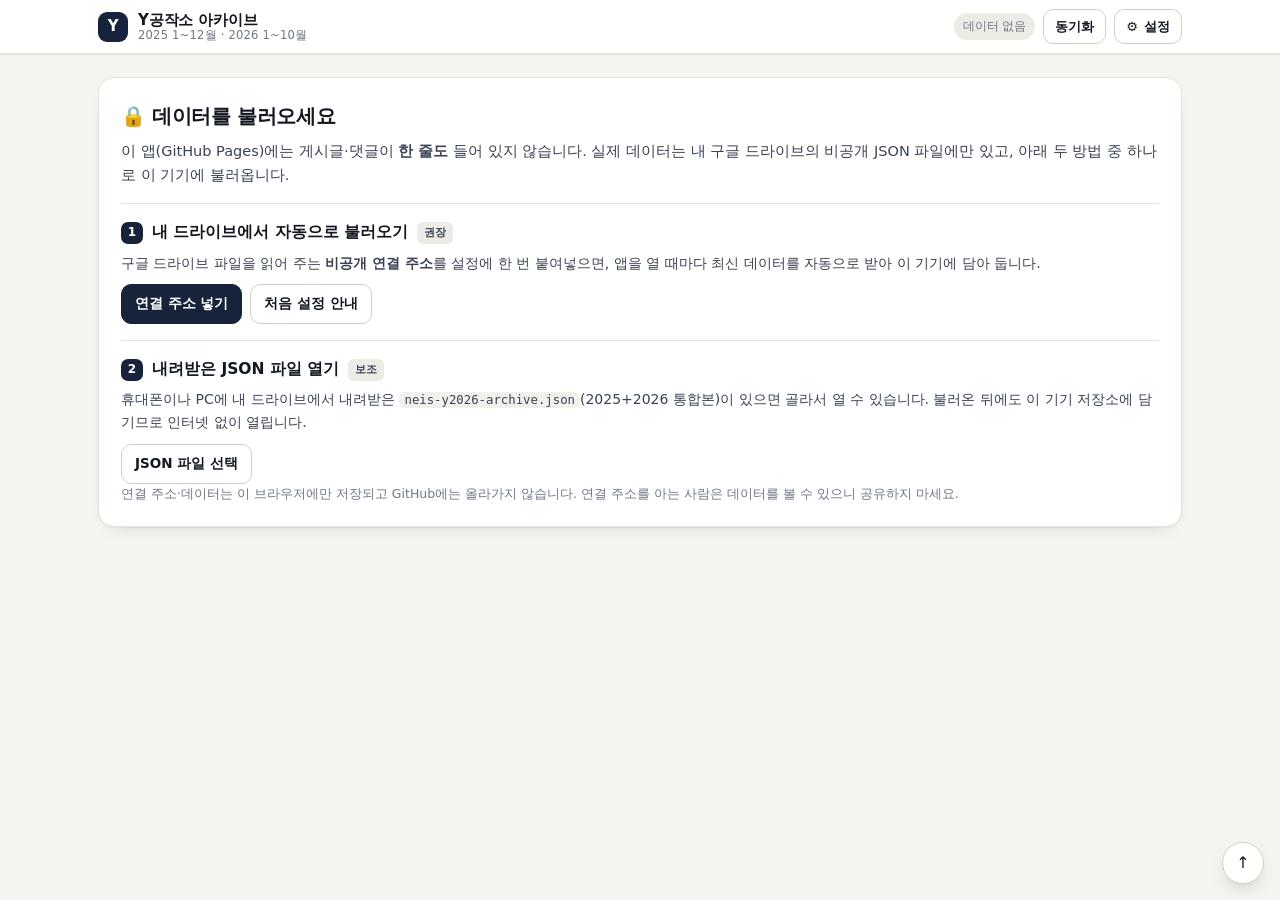
==== commit 8c80556c: "안내 문구 — 드라이브 파일 이름(neis-y2026-archive.json)과 통합본 표기를 맞춤" ====
--- a/index.html
+++ b/index.html
@@ -45,7 +45,7 @@
     </div>
     <div class="way">
       <div class="wayhead"><span class="num">2</span><h3>내려받은 JSON 파일 열기</h3><span class="bdg">보조</span></div>
-      <p>휴대폰이나 PC에 <code>neis-y2025-2026-archive.json</code>이 있으면 골라서 열 수 있습니다. 불러온 뒤에도 이 기기 저장소에 담기므로 인터넷 없이 열립니다.</p>
+      <p>휴대폰이나 PC에 내 드라이브에서 내려받은 <code>neis-y2026-archive.json</code>(2025+2026 통합본)이 있으면 골라서 열 수 있습니다. 불러온 뒤에도 이 기기 저장소에 담기므로 인터넷 없이 열립니다.</p>
       <div class="waybtns"><button class="btn" type="button" id="btnSetupFile">JSON 파일 선택</button></div>
     </div>
     <p class="mini">연결 주소·데이터는 이 브라우저에만 저장되고 GitHub에는 올라가지 않습니다. 연결 주소를 아는 사람은 데이터를 볼 수 있으니 공유하지 마세요.</p>
